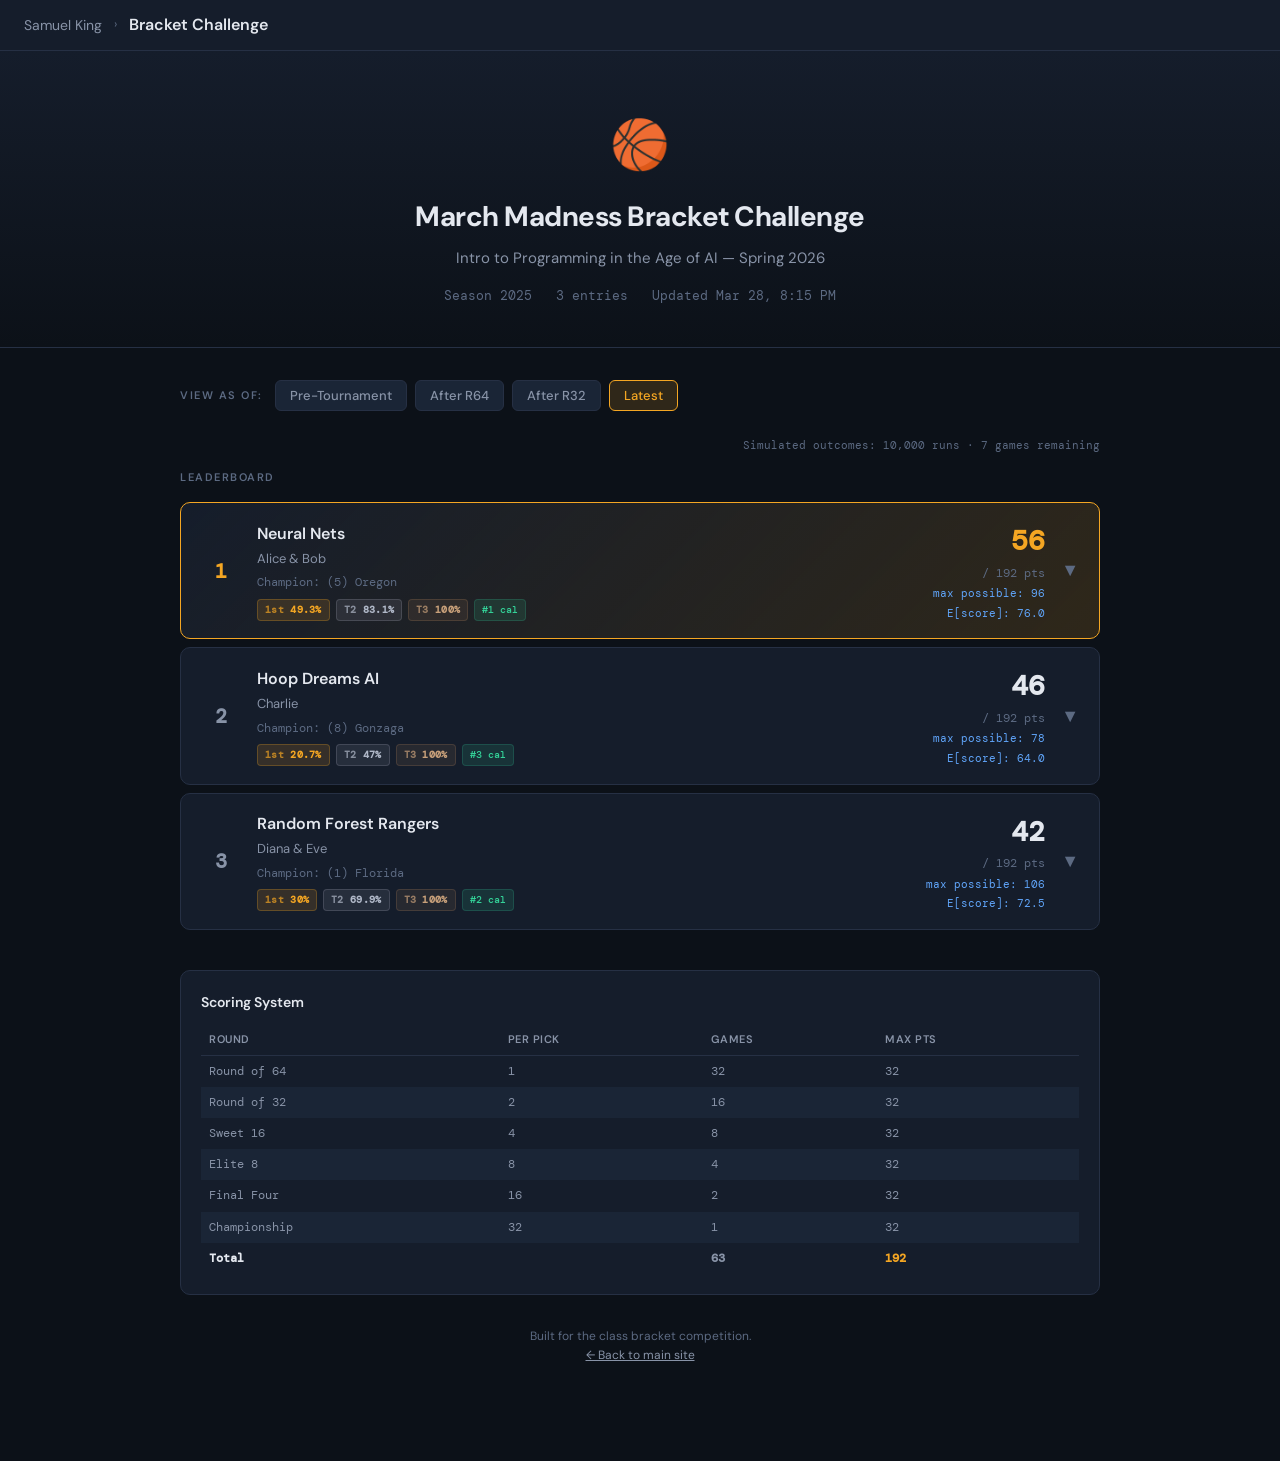
==== bracket-challenge/index.html @ de55a64d "Add calibration rank and tooltip descriptions to dashboard data and index" ====
<!DOCTYPE html>
<html lang="en">
<head>
<meta charset="UTF-8">
<meta name="viewport" content="width=device-width, initial-scale=1, shrink-to-fit=no">
<title>March Madness Bracket Challenge — Samuel King</title>
<link href="https://fonts.googleapis.com/css2?family=DM+Sans:wght@400;500;600;700&family=DM+Mono:wght@400;500&display=swap" rel="stylesheet">
<style>
:root {
  --bg: #0c1118;
  --surface: #151d2b;
  --surface-raised: #1a2536;
  --surface-hover: #1f2d42;
  --border: #263044;
  --border-light: #2d3a50;
  --text: #e4e8ef;
  --text-muted: #8893a7;
  --text-dim: #5c6a82;
  --accent: #f4a623;
  --accent-glow: rgba(244, 166, 35, 0.15);
  --green: #34d399;
  --green-dim: rgba(52, 211, 153, 0.12);
  --red: #f87171;
  --red-dim: rgba(248, 113, 113, 0.12);
  --blue: #60a5fa;
  --blue-dim: rgba(96, 165, 250, 0.12);
  --round-1: #60a5fa;
  --round-2: #818cf8;
  --round-3: #a78bfa;
  --round-4: #c084fc;
  --round-5: #e879f9;
  --round-6: #f4a623;
  --font: 'DM Sans', -apple-system, sans-serif;
  --mono: 'DM Mono', 'SF Mono', monospace;
}

* { margin: 0; padding: 0; box-sizing: border-box; }

body {
  background: var(--bg);
  color: var(--text);
  font-family: var(--font);
  line-height: 1.6;
  min-height: 100vh;
}

/* ---- Top bar ---- */
.topbar {
  background: var(--surface);
  border-bottom: 1px solid var(--border);
  padding: 12px 24px;
  display: flex;
  align-items: center;
  gap: 12px;
  position: sticky;
  top: 0;
  z-index: 100;
}
.topbar a {
  color: var(--text-muted);
  text-decoration: none;
  font-size: 14px;
  transition: color 0.15s;
}
.topbar a:hover { color: var(--text); }
.topbar .sep { color: var(--text-dim); font-size: 12px; }
.topbar .current { color: var(--text); font-weight: 600; }

/* ---- Hero ---- */
.hero {
  text-align: center;
  padding: 56px 24px 40px;
  background: linear-gradient(180deg, var(--surface) 0%, var(--bg) 100%);
  border-bottom: 1px solid var(--border);
}
.hero-emoji { font-size: 48px; margin-bottom: 12px; }
.hero h1 {
  font-size: 28px;
  font-weight: 700;
  letter-spacing: -0.5px;
  margin-bottom: 6px;
}
.hero .subtitle {
  color: var(--text-muted);
  font-size: 15px;
}
.hero .meta {
  margin-top: 16px;
  display: flex;
  justify-content: center;
  gap: 24px;
  font-size: 13px;
  color: var(--text-dim);
  font-family: var(--mono);
}
.hero .meta span { display: flex; align-items: center; gap: 6px; }

/* ---- Container ---- */
.container {
  max-width: 960px;
  margin: 0 auto;
  padding: 32px 20px 64px;
}

/* ---- Snapshot selector ---- */
.snapshot-selector {
  display: flex;
  align-items: center;
  gap: 8px;
  margin-bottom: 20px;
  flex-wrap: wrap;
}
.snapshot-label {
  font-size: 11px;
  font-weight: 600;
  text-transform: uppercase;
  letter-spacing: 1.5px;
  color: var(--text-dim);
  margin-right: 4px;
}
.snapshot-btn {
  background: var(--surface-raised);
  border: 1px solid var(--border);
  border-radius: 6px;
  padding: 6px 14px;
  font-size: 13px;
  font-weight: 500;
  color: var(--text-muted);
  cursor: pointer;
  transition: all 0.15s;
  font-family: var(--font);
}
.snapshot-btn:hover { background: var(--surface-hover); color: var(--text); }
.snapshot-btn.active {
  background: var(--accent-glow);
  border-color: var(--accent);
  color: var(--accent);
}
.snapshot-btn.loading {
  opacity: 0.5;
  pointer-events: none;
}

/* ---- Leaderboard ---- */
.section-label {
  font-size: 11px;
  font-weight: 600;
  text-transform: uppercase;
  letter-spacing: 1.5px;
  color: var(--text-dim);
  margin-bottom: 16px;
}

.leaderboard { display: flex; flex-direction: column; gap: 8px; }

.lb-entry {
  background: var(--surface);
  border: 1px solid var(--border);
  border-radius: 10px;
  padding: 16px 20px;
  display: grid;
  grid-template-columns: 40px 1fr auto;
  align-items: center;
  gap: 16px;
  cursor: pointer;
  transition: all 0.15s ease;
}
.lb-entry:hover {
  background: var(--surface-hover);
  border-color: var(--border-light);
}
.lb-entry.first {
  border-color: var(--accent);
  background: linear-gradient(135deg, var(--surface) 0%, var(--accent-glow) 100%);
}
.lb-entry.first:hover {
  background: linear-gradient(135deg, var(--surface-hover) 0%, var(--accent-glow) 100%);
}

.lb-rank {
  font-family: var(--mono);
  font-size: 20px;
  font-weight: 700;
  text-align: center;
  color: var(--text-muted);
}
.lb-entry.first .lb-rank { color: var(--accent); }

.lb-info h3 {
  font-size: 16px;
  font-weight: 600;
  margin-bottom: 2px;
}
.lb-info .students {
  font-size: 13px;
  color: var(--text-muted);
}
.lb-info .champion-pick {
  font-size: 12px;
  color: var(--text-dim);
  font-family: var(--mono);
  margin-top: 4px;
}

.lb-score-area {
  text-align: right;
  display: flex;
  align-items: center;
  gap: 16px;
}

.lb-score {
  font-family: var(--mono);
  font-size: 28px;
  font-weight: 700;
}
.lb-entry.first .lb-score { color: var(--accent); }

.lb-max {
  font-family: var(--mono);
  font-size: 12px;
  color: var(--text-dim);
}

.lb-ceiling {
  font-family: var(--mono);
  font-size: 11px;
  color: var(--blue);
  margin-top: 2px;
}

/* Monte Carlo probability badges */
.lb-mc {
  display: flex;
  gap: 6px;
  margin-top: 6px;
  flex-wrap: wrap;
  align-items: center;
}
.mc-pill {
  font-family: var(--mono);
  font-size: 10px;
  font-weight: 600;
  padding: 2px 7px;
  border-radius: 4px;
  white-space: nowrap;
  letter-spacing: 0.3px;
  position: relative;
  cursor: default;
}
.mc-pill.mc-1st {
  background: rgba(244, 166, 35, 0.14);
  color: var(--accent);
  border: 1px solid rgba(244, 166, 35, 0.25);
}
.mc-pill.mc-top2 {
  background: rgba(192, 192, 210, 0.10);
  color: #b0b8c8;
  border: 1px solid rgba(192, 192, 210, 0.18);
}
.mc-pill.mc-top3 {
  background: rgba(205, 150, 100, 0.10);
  color: #c8a07a;
  border: 1px solid rgba(205, 150, 100, 0.18);
}
.mc-pill .mc-label {
  opacity: 0.7;
}
.mc-pill .mc-tooltip {
  display: none;
  position: absolute;
  bottom: calc(100% + 8px);
  left: 50%;
  transform: translateX(-50%);
  background: var(--surface-raised);
  border: 1px solid var(--border-light);
  border-radius: 8px;
  padding: 10px 14px;
  width: 260px;
  font-family: var(--font);
  font-size: 12px;
  font-weight: 400;
  line-height: 1.5;
  color: var(--text-muted);
  letter-spacing: 0;
  box-shadow: 0 8px 24px rgba(0,0,0,0.35);
  z-index: 50;
  pointer-events: none;
}
.mc-pill .mc-tooltip::after {
  content: '';
  position: absolute;
  top: 100%;
  left: 50%;
  transform: translateX(-50%);
  border: 6px solid transparent;
  border-top-color: var(--border-light);
}
.mc-pill:hover .mc-tooltip { display: block; }

/* Calibration rank badge */
.mc-cal {
  font-family: var(--mono);
  font-size: 10px;
  font-weight: 500;
  color: var(--green);
  background: var(--green-dim);
  padding: 2px 7px;
  border-radius: 4px;
  border: 1px solid rgba(52, 211, 153, 0.18);
  white-space: nowrap;
  position: relative;
  cursor: default;
}
.mc-cal .mc-tooltip {
  display: none;
  position: absolute;
  bottom: calc(100% + 8px);
  left: 50%;
  transform: translateX(-50%);
  background: var(--surface-raised);
  border: 1px solid var(--border-light);
  border-radius: 8px;
  padding: 10px 14px;
  width: 260px;
  font-family: var(--font);
  font-size: 12px;
  font-weight: 400;
  line-height: 1.5;
  color: var(--text-muted);
  letter-spacing: 0;
  box-shadow: 0 8px 24px rgba(0,0,0,0.35);
  z-index: 50;
  pointer-events: none;
}
.mc-cal .mc-tooltip::after {
  content: '';
  position: absolute;
  top: 100%;
  left: 50%;
  transform: translateX(-50%);
  border: 6px solid transparent;
  border-top-color: var(--border-light);
}
.mc-cal:hover .mc-tooltip { display: block; }

/* MC metadata bar */
.mc-meta-bar {
  font-family: var(--mono);
  font-size: 11px;
  color: var(--text-dim);
  text-align: right;
  margin-bottom: 8px;
  padding: 6px 0;
}

.lb-expand {
  color: var(--text-dim);
  font-size: 18px;
  transition: transform 0.2s;
}
.lb-entry.expanded .lb-expand { transform: rotate(180deg); }

/* ---- Expanded bracket detail ---- */
.bracket-detail {
  display: none;
  background: var(--surface);
  border: 1px solid var(--border);
  border-top: none;
  border-radius: 0 0 10px 10px;
  margin-top: -9px;
  padding: 20px;
  animation: slideDown 0.2s ease;
}
.bracket-detail.visible { display: block; }

@keyframes slideDown {
  from { opacity: 0; transform: translateY(-8px); }
  to { opacity: 1; transform: translateY(0); }
}

/* Score breakdown grid */
.score-grid {
  display: grid;
  grid-template-columns: repeat(6, 1fr);
  gap: 8px;
  margin-bottom: 24px;
}
.score-cell {
  background: var(--surface-raised);
  border: 1px solid var(--border);
  border-radius: 8px;
  padding: 12px 8px;
  text-align: center;
}
.score-cell .round-label {
  font-size: 11px;
  font-weight: 600;
  color: var(--text-dim);
  text-transform: uppercase;
  letter-spacing: 0.5px;
  margin-bottom: 6px;
}
.score-cell .correct {
  font-family: var(--mono);
  font-size: 18px;
  font-weight: 700;
}
.score-cell .of-total {
  font-family: var(--mono);
  font-size: 11px;
  color: var(--text-dim);
}
.score-cell .pts {
  font-family: var(--mono);
  font-size: 12px;
  color: var(--text-muted);
  margin-top: 4px;
}
.score-cell.future {
  opacity: 0.6;
  border-style: dashed;
}
.score-cell .alive-count {
  font-family: var(--mono);
  font-size: 10px;
  color: var(--green);
  margin-top: 4px;
  padding: 2px 6px;
  background: var(--green-dim);
  border-radius: 4px;
  display: inline-block;
}
.score-cell .alive-count.pending {
  color: var(--text-dim);
  background: transparent;
}

/* Region tabs */
.region-tabs {
  display: flex;
  gap: 4px;
  margin-bottom: 16px;
  flex-wrap: wrap;
}
.region-tab {
  background: var(--surface-raised);
  border: 1px solid var(--border);
  border-radius: 6px;
  padding: 8px 16px;
  font-size: 13px;
  font-weight: 500;
  color: var(--text-muted);
  cursor: pointer;
  transition: all 0.15s;
  font-family: var(--font);
}
.region-tab:hover { background: var(--surface-hover); color: var(--text); }
.region-tab.active {
  background: var(--accent-glow);
  border-color: var(--accent);
  color: var(--accent);
}

/* Bracket round columns */
.bracket-region { display: none; }
.bracket-region.visible { display: block; }

.bracket-rounds {
  display: flex;
  flex-direction: column;
  gap: 2px;
}

.bracket-round-header {
  font-size: 12px;
  font-weight: 600;
  text-transform: uppercase;
  letter-spacing: 1px;
  color: var(--text-dim);
  padding: 12px 0 6px;
  border-bottom: 1px solid var(--border);
  margin-bottom: 4px;
}

.bracket-game {
  display: grid;
  grid-template-columns: 1fr auto 1fr;
  align-items: center;
  padding: 6px 12px;
  border-radius: 6px;
  font-size: 13px;
  gap: 12px;
}
.bracket-game:nth-child(even) { background: var(--surface-raised); }

.game-team {
  display: flex;
  align-items: center;
  gap: 6px;
}
.game-team.away { justify-content: flex-end; text-align: right; }

.game-seed {
  font-family: var(--mono);
  font-size: 11px;
  color: var(--text-dim);
  min-width: 20px;
}
.game-team.away .game-seed { order: 1; }

.game-team-name {
  font-weight: 500;
  white-space: nowrap;
  overflow: hidden;
  text-overflow: ellipsis;
}

/* Pick result states */
.game-team-name.pick-correct { color: var(--green); font-weight: 600; }
.game-team-name.pick-incorrect { color: var(--red); font-weight: 600; text-decoration: line-through; text-decoration-color: rgba(248,113,113,0.4); }
.game-team-name.pick-pending { color: var(--text); font-weight: 600; }
.game-team-name.pick-eliminated { color: var(--text-dim); font-weight: 500; text-decoration: line-through; text-decoration-color: rgba(92,106,130,0.5); }
.game-team-name.pick-loser { color: var(--text-dim); font-weight: 400; }

/* Game row background tints */
.bracket-game.game-correct { background: var(--green-dim); }
.bracket-game.game-incorrect { background: var(--red-dim); }
.bracket-game.game-eliminated { opacity: 0.55; }

/* Result badges */
.result-badge {
  display: inline-block;
  font-size: 10px;
  font-weight: 700;
  width: 18px;
  height: 18px;
  line-height: 18px;
  text-align: center;
  border-radius: 50%;
  margin-top: 2px;
}
.result-badge.correct { background: var(--green-dim); color: var(--green); }
.result-badge.incorrect { background: var(--red-dim); color: var(--red); }
.result-badge.pending { background: var(--blue-dim); color: var(--blue); }
.result-badge.eliminated { background: transparent; color: var(--text-dim); }

.game-vs {
  font-size: 11px;
  color: var(--text-dim);
  font-family: var(--mono);
}
.game-prob {
  font-family: var(--mono);
  font-size: 11px;
  color: var(--text-muted);
  text-align: center;
}

/* ---- Scoring legend ---- */
.scoring-legend {
  margin-top: 40px;
  background: var(--surface);
  border: 1px solid var(--border);
  border-radius: 10px;
  padding: 20px;
}
.scoring-legend h3 {
  font-size: 14px;
  font-weight: 600;
  margin-bottom: 12px;
}
.scoring-legend table {
  width: 100%;
  font-size: 13px;
  border-collapse: collapse;
}
.scoring-legend th {
  text-align: left;
  font-weight: 600;
  color: var(--text-muted);
  padding: 6px 8px;
  border-bottom: 1px solid var(--border);
  font-size: 11px;
  text-transform: uppercase;
  letter-spacing: 0.5px;
}
.scoring-legend td {
  padding: 6px 8px;
  color: var(--text-muted);
  font-family: var(--mono);
  font-size: 12px;
}
.scoring-legend tr:nth-child(even) td { background: var(--surface-raised); }

/* ---- Footer ---- */
.dash-footer {
  text-align: center;
  padding: 32px 24px;
  color: var(--text-dim);
  font-size: 12px;
}
.dash-footer a { color: var(--text-muted); }

/* ---- Loading state ---- */
.loading {
  text-align: center;
  padding: 80px 24px;
  color: var(--text-dim);
  font-size: 15px;
}
.loading .spinner {
  width: 24px;
  height: 24px;
  border: 2px solid var(--border);
  border-top-color: var(--accent);
  border-radius: 50%;
  animation: spin 0.8s linear infinite;
  margin: 0 auto 16px;
}
@keyframes spin { to { transform: rotate(360deg); } }

.error-msg {
  text-align: center;
  padding: 60px 24px;
  color: var(--red);
  font-size: 14px;
}

/* ---- Responsive ---- */
@media (max-width: 640px) {
  .lb-entry { grid-template-columns: 32px 1fr auto; padding: 12px 14px; gap: 10px; }
  .lb-score { font-size: 22px; }
  .lb-rank { font-size: 16px; }
  .score-grid { grid-template-columns: repeat(3, 1fr); }
  .bracket-game { grid-template-columns: 1fr auto 1fr; font-size: 12px; gap: 6px; }
  .hero h1 { font-size: 22px; }
  .hero .meta { flex-direction: column; gap: 8px; }
  .snapshot-selector { justify-content: center; }
}
</style>
</head>
<body>

<div class="topbar">
  <a href="https://samuel-king.org">Samuel King</a>
  <span class="sep">›</span>
  <span class="current">Bracket Challenge</span>
</div>

<div class="hero">
  <div class="hero-emoji">🏀</div>
  <h1>March Madness Bracket Challenge</h1>
  <div class="subtitle">Intro to Programming in the Age of AI — Spring 2026</div>
  <div class="meta" id="hero-meta">
    <span>Loading...</span>
  </div>
</div>

<div class="container">
  <div id="snapshot-bar"></div>
  <div id="app">
    <div class="loading">
      <div class="spinner"></div>
      Loading bracket data...
    </div>
  </div>

  <div class="scoring-legend">
    <h3>Scoring System</h3>
    <table>
      <thead>
        <tr><th>Round</th><th>Per Pick</th><th>Games</th><th>Max Pts</th></tr>
      </thead>
      <tbody>
        <tr><td>Round of 64</td><td>1</td><td>32</td><td>32</td></tr>
        <tr><td>Round of 32</td><td>2</td><td>16</td><td>32</td></tr>
        <tr><td>Sweet 16</td><td>4</td><td>8</td><td>32</td></tr>
        <tr><td>Elite 8</td><td>8</td><td>4</td><td>32</td></tr>
        <tr><td>Final Four</td><td>16</td><td>2</td><td>32</td></tr>
        <tr><td>Championship</td><td>32</td><td>1</td><td>32</td></tr>
        <tr style="font-weight:700"><td style="color:var(--text)">Total</td><td></td><td>63</td><td style="color:var(--accent)">192</td></tr>
      </tbody>
    </table>
  </div>

  <div class="dash-footer">
    Built for the class bracket competition.
    <br>
    <a href="https://samuel-king.org">← Back to main site</a>
  </div>
</div>

<script>
// ============================================================
// Dashboard logic
// ============================================================
const ROUND_COLORS = ['var(--round-1)','var(--round-2)','var(--round-3)','var(--round-4)','var(--round-5)','var(--round-6)'];
const ROUND_NAMES = ['Round of 64','Round of 32','Sweet 16','Elite 8','Final Four','Championship'];
const ROUND_SHORT = ['R64','R32','S16','E8','F4','NCG'];

// Snapshot file mapping: key -> filename
// "latest" always points to dashboard_data.json (the current/live state)
// Round snapshots are saved as dashboard_data_<key>.json
const SNAPSHOT_FILES = {
  'start':  'dashboard_data_start.json',
  'r64':    'dashboard_data_r64.json',
  'r32':    'dashboard_data_r32.json',
  's16':    'dashboard_data_s16.json',
  'e8':     'dashboard_data_e8.json',
  'f4':     'dashboard_data_f4.json',
  'final':  'dashboard_data_final.json',
  'latest': 'dashboard_data.json',
};

const SNAPSHOT_LABELS = {
  'start':  'Pre-Tournament',
  'r64':    'After R64',
  'r32':    'After R32',
  's16':    'After S16',
  'e8':     'After E8',
  'f4':     'After F4',
  'final':  'Final',
  'latest': 'Latest',
};

let DATA = null;
let expandedIdx = null;
let currentSnapshot = 'latest';
let availableSnapshots = []; // populated after probing

async function init() {
  // Probe which snapshot files exist
  await probeSnapshots();
  renderSnapshotBar();
  await loadSnapshot('latest');
}

async function probeSnapshots() {
  // Try to fetch each snapshot file with a HEAD request to see which exist
  // Always include 'latest'
  availableSnapshots = [];
  const keys = ['start', 'r64', 'r32', 's16', 'e8', 'f4', 'final', 'latest'];

  const probes = keys.map(async (key) => {
    try {
      const resp = await fetch(SNAPSHOT_FILES[key], { method: 'HEAD', cache: 'no-store' });
      if (resp.ok) availableSnapshots.push(key);
    } catch (e) {
      // not available
    }
  });
  await Promise.all(probes);

  // Ensure ordering matches the keys array
  availableSnapshots = keys.filter(k => availableSnapshots.includes(k));
}

function renderSnapshotBar() {
  const bar = document.getElementById('snapshot-bar');
  if (availableSnapshots.length <= 1) {
    // Only "latest" exists — no point showing a selector
    bar.innerHTML = '';
    return;
  }

  let html = '<div class="snapshot-selector"><span class="snapshot-label">View as of:</span>';
  for (const key of availableSnapshots) {
    const isActive = key === currentSnapshot;
    html += `<button class="snapshot-btn ${isActive ? 'active' : ''}" onclick="switchSnapshot('${key}')">${SNAPSHOT_LABELS[key]}</button>`;
  }
  html += '</div>';
  bar.innerHTML = html;
}

async function switchSnapshot(key) {
  if (key === currentSnapshot) return;

  // Mark buttons as loading
  document.querySelectorAll('.snapshot-btn').forEach(btn => btn.classList.add('loading'));

  await loadSnapshot(key);

  // Update active state
  currentSnapshot = key;
  renderSnapshotBar();
}

async function loadSnapshot(key) {
  const file = SNAPSHOT_FILES[key] || 'dashboard_data.json';
  try {
    const resp = await fetch(file + '?v=' + Date.now());
    if (!resp.ok) throw new Error(`Could not load ${file}`);
    DATA = await resp.json();
    currentSnapshot = key;
    expandedIdx = null;
    render();
  } catch (e) {
    document.getElementById('app').innerHTML =
      `<div class="error-msg">Could not load bracket data.<br><small>${e.message}</small></div>`;
  }
}

function render() {
  // Update hero meta
  const meta = document.getElementById('hero-meta');
  const updated = DATA.last_updated ? new Date(DATA.last_updated) : null;
  const updatedStr = updated
    ? updated.toLocaleDateString('en-US', { month: 'short', day: 'numeric', hour: 'numeric', minute: '2-digit' })
    : '—';

  meta.innerHTML = `
    <span>Season ${DATA.season}</span>
    <span>${DATA.entries.length} entries</span>
    <span>Updated ${updatedStr}</span>
  `;

  // Sort entries by score descending, then by max_possible descending as tiebreak
  const entries = [...DATA.entries].sort((a, b) => {
    if (b.score.total_score !== a.score.total_score) return b.score.total_score - a.score.total_score;
    return b.score.max_possible - a.score.max_possible;
  });

  let html = '';

  // Show MC simulation metadata bar if available
  const mcMeta = DATA.mc_meta;
  if (mcMeta && !mcMeta.tournament_complete && mcMeta.games_remaining > 0) {
    html += `<div class="mc-meta-bar">Simulated outcomes: ${mcMeta.n_simulations.toLocaleString()} runs · ${mcMeta.games_remaining} games remaining</div>`;
  }

  html += `<div class="section-label">Leaderboard</div><div class="leaderboard">`;

  entries.forEach((entry, i) => {
    const rank = i + 1;
    const isFirst = rank === 1;
    const score = entry.score;
    const champion = entry.bracket.champion ? entry.bracket.champion.display : '—';
    const mc = entry.mc;

    // Build MC probability pills if data exists
    let mcHtml = '';
    if (mc) {
      const fmt = (p) => (p * 100).toFixed(1).replace(/\.0$/, '') + '%';
      const nSims = DATA.mc_meta ? DATA.mc_meta.n_simulations.toLocaleString() : '?';
      const gamesRem = DATA.mc_meta ? DATA.mc_meta.games_remaining : '?';
      mcHtml = `<div class="lb-mc">`;
      mcHtml += `<span class="mc-pill mc-1st"><span class="mc-label">1st</span> ${fmt(mc.p_first)}<span class="mc-tooltip">Probability of finishing in 1st place, estimated from ${nSims} Monte Carlo simulations of the remaining ${gamesRem} tournament games.</span></span>`;
      mcHtml += `<span class="mc-pill mc-top2"><span class="mc-label">T2</span> ${fmt(mc.p_top2)}<span class="mc-tooltip">Probability of finishing in the top 2. Each simulation plays out the remaining games using the model's predicted win probabilities, then ranks all brackets by final score.</span></span>`;
      mcHtml += `<span class="mc-pill mc-top3"><span class="mc-label">T3</span> ${fmt(mc.p_top3)}<span class="mc-tooltip">Probability of finishing in the top 3. When brackets are tied on points, the tiebreaker is calibration rank (based on Round of 64 Brier score).</span></span>`;
      if (mc.calibration_rank) {
        mcHtml += `<span class="mc-cal">#${mc.calibration_rank} cal<span class="mc-tooltip">Calibration rank: #${mc.calibration_rank} of ${mc.calibration_of}. Measures how well this model's predicted win probabilities matched actual Round of 64 outcomes (via Brier score). Used as the tiebreaker when brackets have equal points.</span></span>`;
      }
      mcHtml += `</div>`;
    }

    html += `
      <div class="lb-entry ${isFirst ? 'first' : ''}" onclick="toggleBracket(${i})" id="entry-${i}">
        <div class="lb-rank">${rank}</div>
        <div class="lb-info">
          <h3>${esc(entry.team_name)}</h3>
          <div class="students">${esc(entry.student_names)}</div>
          <div class="champion-pick">Champion: ${esc(champion)}</div>
          ${mcHtml}
        </div>
        <div class="lb-score-area">
          <div>
            <div class="lb-score">${score.total_score}</div>
            <div class="lb-max">/ ${score.max_total} pts</div>${score.in_progress && score.max_possible !== score.max_total ? `
            <div class="lb-ceiling">max possible: ${score.max_possible}</div>` : ''}${mc ? `
            <div class="lb-ceiling">E[score]: ${mc.expected_score.toFixed(1)}</div>` : ''}
          </div>
          <div class="lb-expand">▼</div>
        </div>
      </div>
      <div class="bracket-detail" id="detail-${i}"></div>
    `;
  });

  html += `</div>`;
  document.getElementById('app').innerHTML = html;
}

function toggleBracket(idx) {
  const entries = [...DATA.entries].sort((a, b) => {
    if (b.score.total_score !== a.score.total_score) return b.score.total_score - a.score.total_score;
    return b.score.max_possible - a.score.max_possible;
  });
  const detailEl = document.getElementById(`detail-${idx}`);
  const entryEl = document.getElementById(`entry-${idx}`);

  // Close previously open
  if (expandedIdx !== null && expandedIdx !== idx) {
    document.getElementById(`detail-${expandedIdx}`).classList.remove('visible');
    document.getElementById(`entry-${expandedIdx}`).classList.remove('expanded');
  }

  if (detailEl.classList.contains('visible')) {
    detailEl.classList.remove('visible');
    entryEl.classList.remove('expanded');
    expandedIdx = null;
    return;
  }

  // Build detail content
  const entry = entries[idx];
  detailEl.innerHTML = buildBracketDetail(entry);
  detailEl.classList.add('visible');
  entryEl.classList.add('expanded');
  expandedIdx = idx;
}

function buildBracketDetail(entry) {
  const score = entry.score;
  const bracket = entry.bracket;

  // Score breakdown cells
  let scoreGridHtml = '';
  ROUND_NAMES.forEach((rn, ri) => {
    const rd = score.round_breakdown[rn];
    if (!rd) return;
    const isFuture = score.in_progress && rd.round > score.rounds_completed;
    const hasAlive = isFuture && rd.still_alive !== undefined;
    const aliveHtml = hasAlive
      ? `<div class="alive-count">${rd.still_alive} alive</div>`
      : isFuture ? `<div class="alive-count pending">upcoming</div>` : '';
    scoreGridHtml += `
      <div class="score-cell ${isFuture ? 'future' : ''}">
        <div class="round-label" style="color:${ROUND_COLORS[ri]}">${ROUND_SHORT[ri]}</div>
        <div class="correct">${rd.correct}<span style="color:var(--text-dim);font-size:13px">/${rd.total_games}</span></div>
        <div class="pts">${rd.points_earned} pts</div>
        ${aliveHtml}
      </div>`;
  });

  // Region tabs + bracket views
  const regionKeys = Object.keys(bracket.regions).sort();
  const regionNames = bracket.region_names || {};

  let tabsHtml = '';
  let regionsHtml = '';

  // Use a unique ID based on index to avoid collisions
  const detailId = 'detail-content-' + Math.random().toString(36).slice(2, 8);

  regionKeys.forEach((rk, ri) => {
    const displayName = regionNames[rk] || rk;
    const isActive = ri === 0;
    tabsHtml += `<div class="region-tab ${isActive ? 'active' : ''}" onclick="switchRegion(this, '${detailId}', '${rk}')">${displayName}</div>`;
    regionsHtml += buildRegionView(bracket, rk, isActive);
  });

  // Add Final Four / Championship tab
  tabsHtml += `<div class="region-tab" onclick="switchRegion(this, '${detailId}', 'ff')">Final Four</div>`;
  regionsHtml += buildFinalFourView(bracket);

  return `
    <div class="score-grid">${scoreGridHtml}</div>
    <div class="region-tabs">${tabsHtml}</div>
    <div id="${detailId}">${regionsHtml}</div>
  `;
}

function buildRegionView(bracket, regionKey, visible) {
  const region = bracket.regions[regionKey];
  const regionName = (bracket.region_names || {})[regionKey] || regionKey;
  let html = `<div class="bracket-region ${visible ? 'visible' : ''}" data-region="${regionKey}">`;

  region.rounds.forEach((roundGames, ri) => {
    html += `<div class="bracket-round-header" style="color:${ROUND_COLORS[ri]}">${ROUND_NAMES[ri]}</div>`;
    html += `<div class="bracket-rounds">`;
    roundGames.forEach(game => {
      html += buildGameRow(game);
    });
    html += `</div>`;
  });

  // Region winner
  const winner = region.winner;
  html += `<div style="padding:12px 0;text-align:center;font-weight:600;color:var(--accent);font-size:14px">
    ★ ${esc(regionName)} Champion: ${esc(winner.display)}
  </div>`;

  html += `</div>`;
  return html;
}

function buildFinalFourView(bracket) {
  let html = `<div class="bracket-region" data-region="ff">`;

  // Final Four
  html += `<div class="bracket-round-header" style="color:${ROUND_COLORS[4]}">Final Four</div>`;
  html += `<div class="bracket-rounds">`;
  bracket.final_four.forEach(game => { html += buildGameRow(game); });
  html += `</div>`;

  // Championship
  html += `<div class="bracket-round-header" style="color:${ROUND_COLORS[5]}">Championship</div>`;
  html += `<div class="bracket-rounds">`;
  html += buildGameRow(bracket.championship);
  html += `</div>`;

  // Champion
  html += `<div style="padding:16px 0;text-align:center;font-size:18px;font-weight:700;color:var(--accent)">
    🏆 ${esc(bracket.champion.display)}
  </div>`;

  html += `</div>`;
  return html;
}

function buildGameRow(game) {
  const homeName = game.home_team;
  const awayName = game.away_team;
  const homeIsWinner = game.winner_id === game.home_team_id;
  const prob = game.winner_prob ? (game.winner_prob * 100).toFixed(0) + '%' : '';
  const result = game.result || 'pending';

  // Result badge
  const badges = {
    'correct': '<span class="result-badge correct">✓</span>',
    'incorrect': '<span class="result-badge incorrect">✗</span>',
    'pending': '<span class="result-badge pending">—</span>',
    'eliminated': '<span class="result-badge eliminated">✗</span>',
  };
  const badge = badges[result] || '';

  // Winner team name styling based on result
  const winnerClass = {
    'correct': 'pick-correct',
    'incorrect': 'pick-incorrect',
    'pending': 'pick-pending',
    'eliminated': 'pick-eliminated',
  }[result] || '';

  return `
    <div class="bracket-game game-${result}">
      <div class="game-team">
        <span class="game-team-name ${homeIsWinner ? winnerClass : 'pick-loser'}">${esc(homeName)}</span>
      </div>
      <div class="game-vs">
        <div class="game-prob">${prob}</div>
        ${badge}
      </div>
      <div class="game-team away">
        <span class="game-team-name ${!homeIsWinner ? winnerClass : 'pick-loser'}">${esc(awayName)}</span>
      </div>
    </div>`;
}

function switchRegion(tabEl, containerId, regionKey) {
  // Update tabs
  const tabContainer = tabEl.parentElement;
  tabContainer.querySelectorAll('.region-tab').forEach(t => t.classList.remove('active'));
  tabEl.classList.add('active');

  // Update regions
  const regionContainer = document.getElementById(containerId);
  regionContainer.querySelectorAll('.bracket-region').forEach(r => {
    r.classList.toggle('visible', r.dataset.region === regionKey);
  });
}

function esc(str) {
  const d = document.createElement('div');
  d.textContent = str || '';
  return d.innerHTML;
}

document.addEventListener('DOMContentLoaded', init);
</script>
</body>
</html>
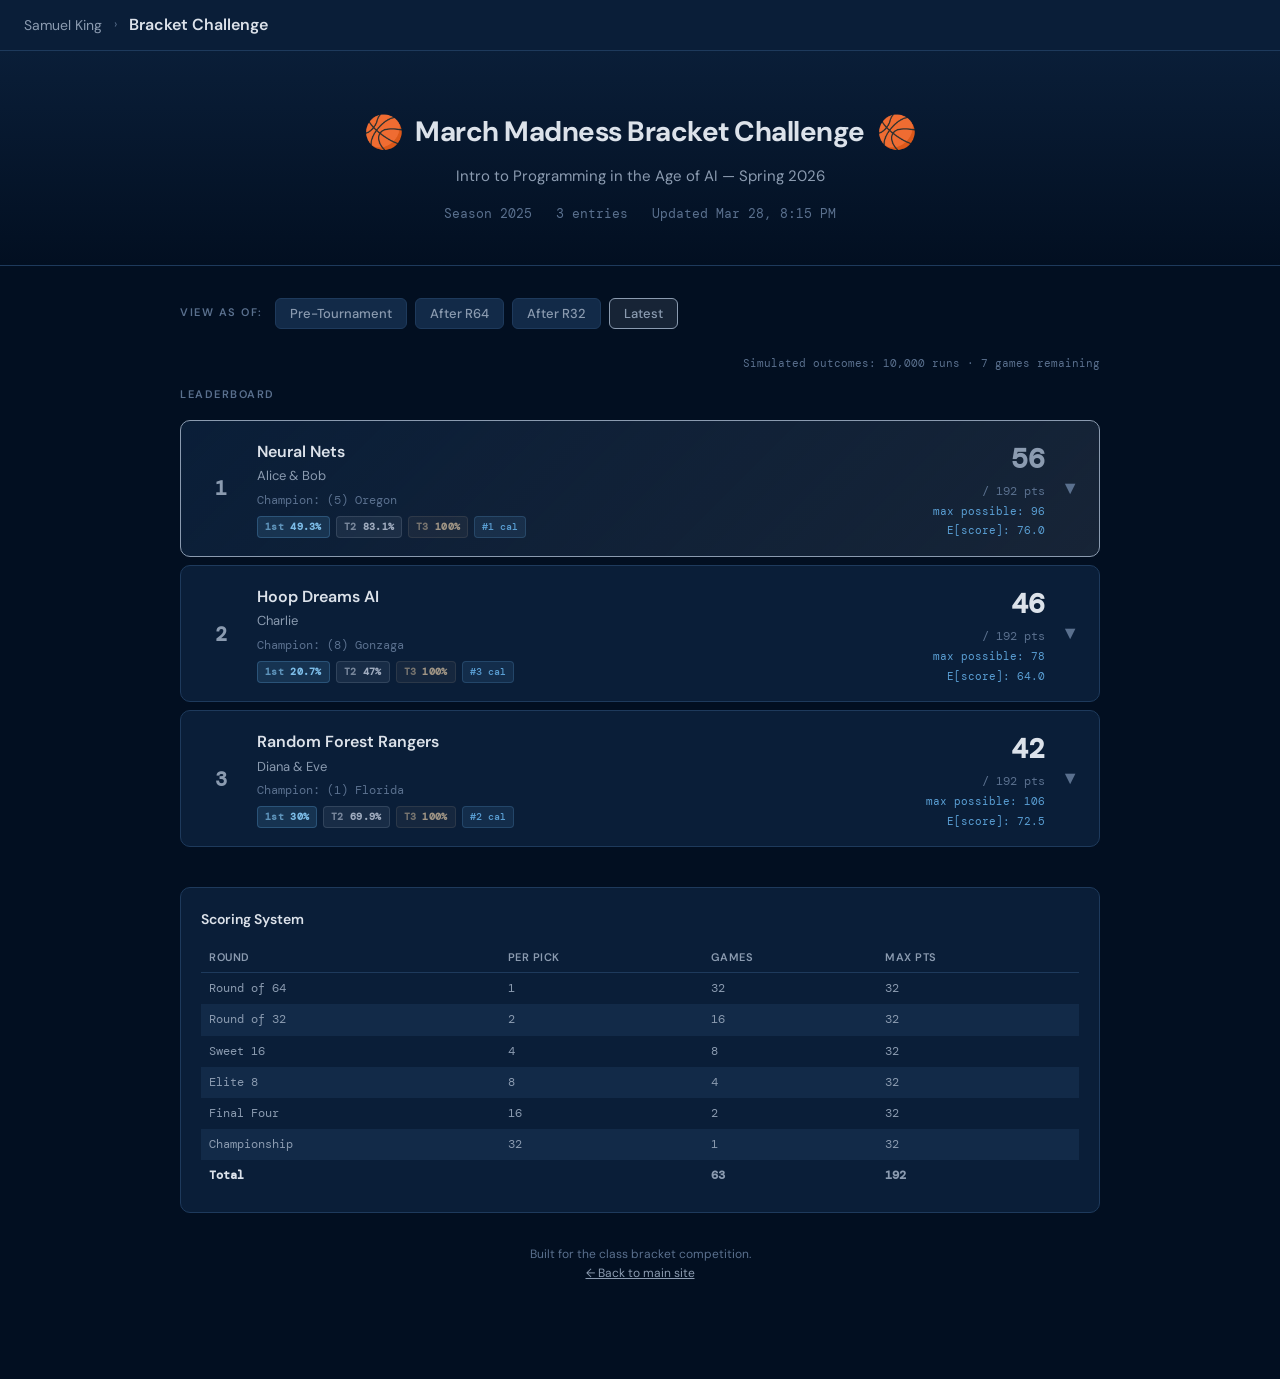
==== commit 88aeb9f0: "Update color scheme to Georgetown colors" ====
--- a/bracket-challenge/index.html
+++ b/bracket-challenge/index.html
@@ -7,29 +7,29 @@
 <link href="https://fonts.googleapis.com/css2?family=DM+Sans:wght@400;500;600;700&family=DM+Mono:wght@400;500&display=swap" rel="stylesheet">
 <style>
 :root {
-  --bg: #0c1118;
-  --surface: #151d2b;
-  --surface-raised: #1a2536;
-  --surface-hover: #1f2d42;
-  --border: #263044;
-  --border-light: #2d3a50;
-  --text: #e4e8ef;
-  --text-muted: #8893a7;
-  --text-dim: #5c6a82;
-  --accent: #f4a623;
-  --accent-glow: rgba(244, 166, 35, 0.15);
-  --green: #34d399;
-  --green-dim: rgba(52, 211, 153, 0.12);
-  --red: #f87171;
-  --red-dim: rgba(248, 113, 113, 0.12);
-  --blue: #60a5fa;
-  --blue-dim: rgba(96, 165, 250, 0.12);
-  --round-1: #60a5fa;
-  --round-2: #818cf8;
-  --round-3: #a78bfa;
-  --round-4: #c084fc;
-  --round-5: #e879f9;
-  --round-6: #f4a623;
+  --bg: #020f21;
+  --surface: #0a1e38;
+  --surface-raised: #122a48;
+  --surface-hover: #183454;
+  --border: #1e3a5c;
+  --border-light: #274a6e;
+  --text: #dce2ea;
+  --text-muted: #8b9bb0;
+  --text-dim: #5a708e;
+  --accent: #8b9bb0;
+  --accent-glow: rgba(139, 155, 176, 0.15);
+  --green: #5a9fd4;
+  --green-dim: rgba(90, 159, 212, 0.12);
+  --red: #e07070;
+  --red-dim: rgba(224, 112, 112, 0.12);
+  --blue: #5a9fd4;
+  --blue-dim: rgba(90, 159, 212, 0.12);
+  --round-1: #5a9fd4;
+  --round-2: #7b8fc8;
+  --round-3: #9b82bc;
+  --round-4: #b07aaf;
+  --round-5: #c874a2;
+  --round-6: #8b9bb0;
   --font: 'DM Sans', -apple-system, sans-serif;
   --mono: 'DM Mono', 'SF Mono', monospace;
 }
@@ -73,12 +73,16 @@
   background: linear-gradient(180deg, var(--surface) 0%, var(--bg) 100%);
   border-bottom: 1px solid var(--border);
 }
-.hero-emoji { font-size: 48px; margin-bottom: 12px; }
+.hero-emoji { font-size: 32px; vertical-align: middle; }
 .hero h1 {
   font-size: 28px;
   font-weight: 700;
   letter-spacing: -0.5px;
   margin-bottom: 6px;
+  display: flex;
+  align-items: center;
+  justify-content: center;
+  gap: 12px;
 }
 .hero .subtitle {
   color: var(--text-muted);
@@ -249,19 +253,19 @@
   cursor: default;
 }
 .mc-pill.mc-1st {
-  background: rgba(244, 166, 35, 0.14);
-  color: var(--accent);
-  border: 1px solid rgba(244, 166, 35, 0.25);
+  background: rgba(90, 159, 212, 0.16);
+  color: #7dbde8;
+  border: 1px solid rgba(90, 159, 212, 0.30);
 }
 .mc-pill.mc-top2 {
-  background: rgba(192, 192, 210, 0.10);
-  color: #b0b8c8;
-  border: 1px solid rgba(192, 192, 210, 0.18);
+  background: rgba(160, 172, 192, 0.10);
+  color: #a0acbf;
+  border: 1px solid rgba(160, 172, 192, 0.18);
 }
 .mc-pill.mc-top3 {
-  background: rgba(205, 150, 100, 0.10);
-  color: #c8a07a;
-  border: 1px solid rgba(205, 150, 100, 0.18);
+  background: rgba(140, 130, 120, 0.10);
+  color: #a09585;
+  border: 1px solid rgba(140, 130, 120, 0.18);
 }
 .mc-pill .mc-label {
   opacity: 0.7;
@@ -277,6 +281,8 @@
   border-radius: 8px;
   padding: 10px 14px;
   width: 260px;
+  white-space: normal;
+  word-wrap: break-word;
   font-family: var(--font);
   font-size: 12px;
   font-weight: 400;
@@ -307,7 +313,7 @@
   background: var(--green-dim);
   padding: 2px 7px;
   border-radius: 4px;
-  border: 1px solid rgba(52, 211, 153, 0.18);
+  border: 1px solid rgba(90, 159, 212, 0.22);
   white-space: nowrap;
   position: relative;
   cursor: default;
@@ -323,6 +329,8 @@
   border-radius: 8px;
   padding: 10px 14px;
   width: 260px;
+  white-space: normal;
+  word-wrap: break-word;
   font-family: var(--font);
   font-size: 12px;
   font-weight: 400;
@@ -649,8 +657,7 @@
 </div>
 
 <div class="hero">
-  <div class="hero-emoji">🏀</div>
-  <h1>March Madness Bracket Challenge</h1>
+  <h1><span class="hero-emoji">🏀</span> March Madness Bracket Challenge <span class="hero-emoji">🏀</span></h1>
   <div class="subtitle">Intro to Programming in the Age of AI — Spring 2026</div>
   <div class="meta" id="hero-meta">
     <span>Loading...</span>
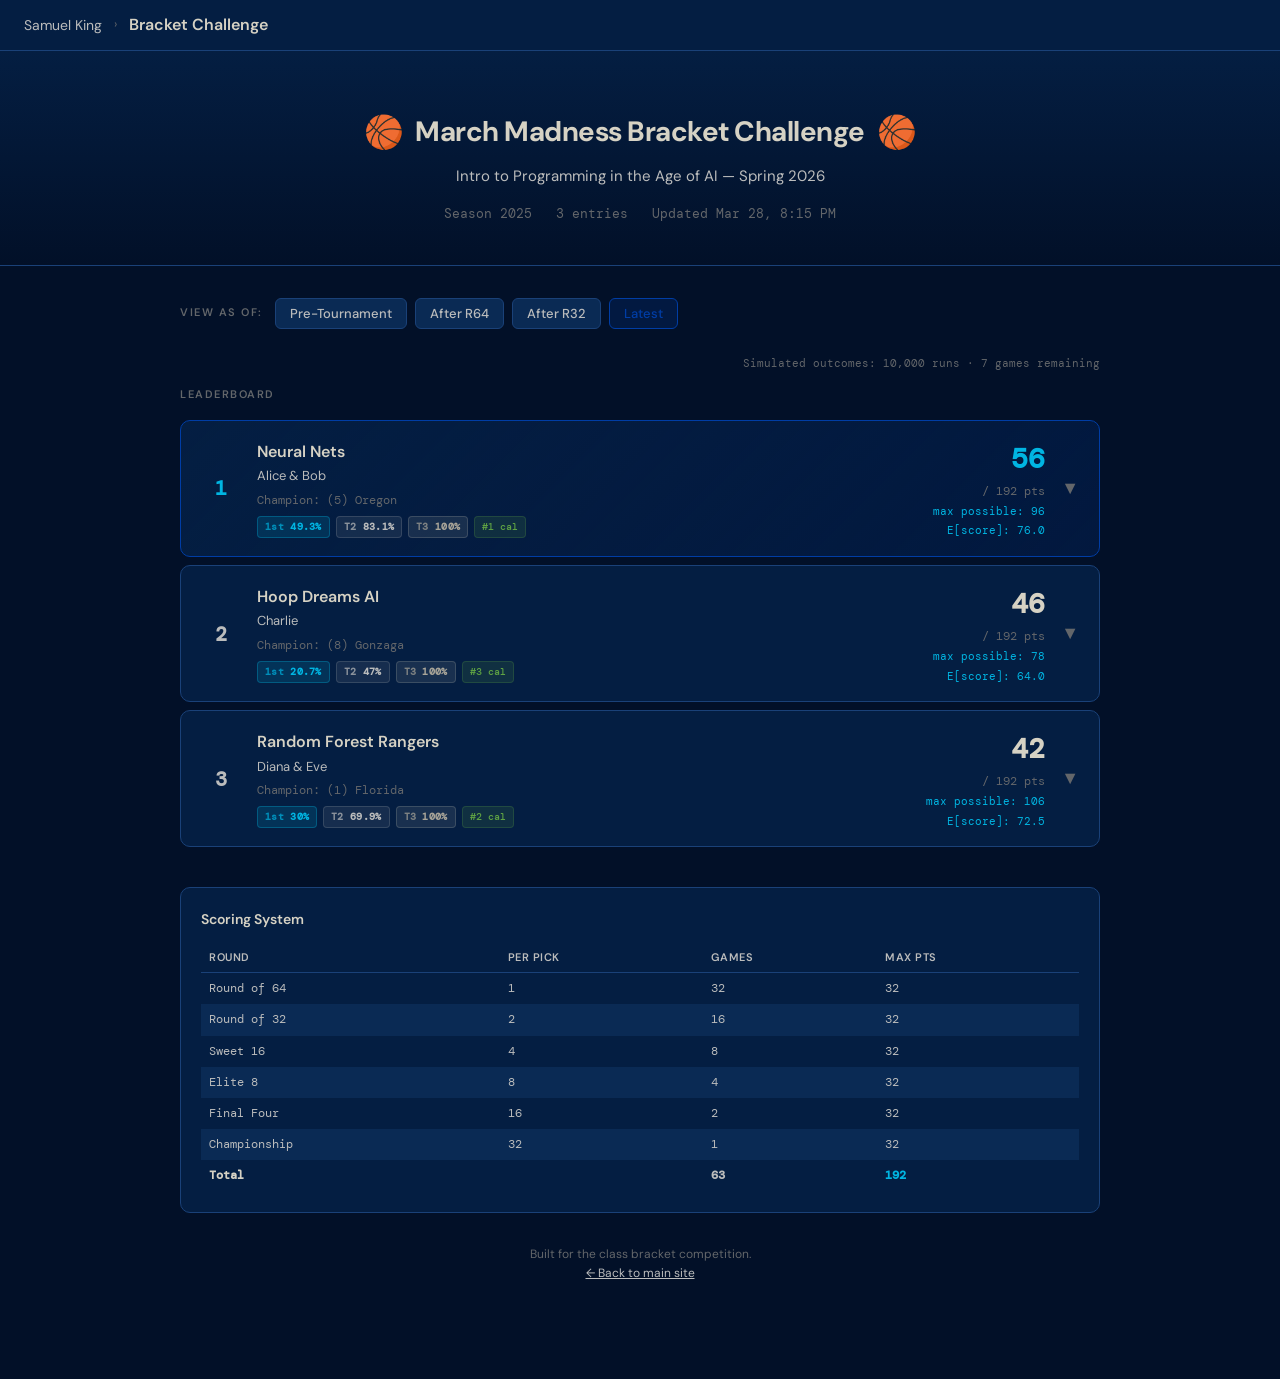
==== commit c3ac73cf: "Another iteration with official GU colors" ====
--- a/bracket-challenge/index.html
+++ b/bracket-challenge/index.html
@@ -7,29 +7,32 @@
 <link href="https://fonts.googleapis.com/css2?family=DM+Sans:wght@400;500;600;700&family=DM+Mono:wght@400;500&display=swap" rel="stylesheet">
 <style>
 :root {
-  --bg: #020f21;
-  --surface: #0a1e38;
-  --surface-raised: #122a48;
-  --surface-hover: #183454;
-  --border: #1e3a5c;
-  --border-light: #274a6e;
-  --text: #dce2ea;
-  --text-muted: #8b9bb0;
-  --text-dim: #5a708e;
-  --accent: #8b9bb0;
-  --accent-glow: rgba(139, 155, 176, 0.15);
-  --green: #5a9fd4;
-  --green-dim: rgba(90, 159, 212, 0.12);
-  --red: #e07070;
-  --red-dim: rgba(224, 112, 112, 0.12);
-  --blue: #5a9fd4;
-  --blue-dim: rgba(90, 159, 212, 0.12);
-  --round-1: #5a9fd4;
-  --round-2: #7b8fc8;
-  --round-3: #9b82bc;
-  --round-4: #b07aaf;
-  --round-5: #c874a2;
-  --round-6: #8b9bb0;
+  /* Georgetown official: Blue #041E42, Gray #63666A */
+  /* Secondary: 280 #012169, 293 #003DA5, CG4 #BBBCBC, Putty #D6D2C4 */
+  /* Tertiary: Sky #00B5E2, Red #862633, Green #5FA343 */
+  --bg: #021028;
+  --surface: #041E42;
+  --surface-raised: #0a2a54;
+  --surface-hover: #0f3362;
+  --border: #1a4178;
+  --border-light: #234d88;
+  --text: #D6D2C4;
+  --text-muted: #BBBCBC;
+  --text-dim: #63666A;
+  --accent: #003DA5;
+  --accent-glow: rgba(0, 61, 165, 0.20);
+  --green: #5FA343;
+  --green-dim: rgba(95, 163, 67, 0.14);
+  --red: #D50032;
+  --red-dim: rgba(213, 0, 50, 0.14);
+  --blue: #00B5E2;
+  --blue-dim: rgba(0, 181, 226, 0.14);
+  --round-1: #00B5E2;
+  --round-2: #3D90D0;
+  --round-3: #003DA5;
+  --round-4: #012169;
+  --round-5: #862633;
+  --round-6: #F8E08E;
   --font: 'DM Sans', -apple-system, sans-serif;
   --mono: 'DM Mono', 'SF Mono', monospace;
 }
@@ -174,11 +177,11 @@
   border-color: var(--border-light);
 }
 .lb-entry.first {
-  border-color: var(--accent);
-  background: linear-gradient(135deg, var(--surface) 0%, var(--accent-glow) 100%);
+  border-color: #003DA5;
+  background: linear-gradient(135deg, var(--surface) 0%, rgba(0, 61, 165, 0.18) 100%);
 }
 .lb-entry.first:hover {
-  background: linear-gradient(135deg, var(--surface-hover) 0%, var(--accent-glow) 100%);
+  background: linear-gradient(135deg, var(--surface-hover) 0%, rgba(0, 61, 165, 0.18) 100%);
 }
 
 .lb-rank {
@@ -188,7 +191,7 @@
   text-align: center;
   color: var(--text-muted);
 }
-.lb-entry.first .lb-rank { color: var(--accent); }
+.lb-entry.first .lb-rank { color: #00B5E2; }
 
 .lb-info h3 {
   font-size: 16px;
@@ -218,7 +221,7 @@
   font-size: 28px;
   font-weight: 700;
 }
-.lb-entry.first .lb-score { color: var(--accent); }
+.lb-entry.first .lb-score { color: #00B5E2; }
 
 .lb-max {
   font-family: var(--mono);
@@ -253,19 +256,19 @@
   cursor: default;
 }
 .mc-pill.mc-1st {
-  background: rgba(90, 159, 212, 0.16);
-  color: #7dbde8;
-  border: 1px solid rgba(90, 159, 212, 0.30);
+  background: rgba(0, 181, 226, 0.14);
+  color: #00B5E2;
+  border: 1px solid rgba(0, 181, 226, 0.30);
 }
 .mc-pill.mc-top2 {
-  background: rgba(160, 172, 192, 0.10);
-  color: #a0acbf;
-  border: 1px solid rgba(160, 172, 192, 0.18);
+  background: rgba(187, 188, 188, 0.10);
+  color: #BBBCBC;
+  border: 1px solid rgba(187, 188, 188, 0.18);
 }
 .mc-pill.mc-top3 {
-  background: rgba(140, 130, 120, 0.10);
-  color: #a09585;
-  border: 1px solid rgba(140, 130, 120, 0.18);
+  background: rgba(214, 210, 196, 0.10);
+  color: #a8a498;
+  border: 1px solid rgba(214, 210, 196, 0.18);
 }
 .mc-pill .mc-label {
   opacity: 0.7;
@@ -313,7 +316,7 @@
   background: var(--green-dim);
   padding: 2px 7px;
   border-radius: 4px;
-  border: 1px solid rgba(90, 159, 212, 0.22);
+  border: 1px solid rgba(95, 163, 67, 0.22);
   white-space: nowrap;
   position: relative;
   cursor: default;
@@ -686,7 +689,7 @@
         <tr><td>Elite 8</td><td>8</td><td>4</td><td>32</td></tr>
         <tr><td>Final Four</td><td>16</td><td>2</td><td>32</td></tr>
         <tr><td>Championship</td><td>32</td><td>1</td><td>32</td></tr>
-        <tr style="font-weight:700"><td style="color:var(--text)">Total</td><td></td><td>63</td><td style="color:var(--accent)">192</td></tr>
+        <tr style="font-weight:700"><td style="color:var(--text)">Total</td><td></td><td>63</td><td style="color:#00B5E2">192</td></tr>
       </tbody>
     </table>
   </div>
@@ -984,7 +987,7 @@
 
   // Region winner
   const winner = region.winner;
-  html += `<div style="padding:12px 0;text-align:center;font-weight:600;color:var(--accent);font-size:14px">
+  html += `<div style="padding:12px 0;text-align:center;font-weight:600;color:#00B5E2;font-size:14px">
     ★ ${esc(regionName)} Champion: ${esc(winner.display)}
   </div>`;
 
@@ -1008,7 +1011,7 @@
   html += `</div>`;
 
   // Champion
-  html += `<div style="padding:16px 0;text-align:center;font-size:18px;font-weight:700;color:var(--accent)">
+  html += `<div style="padding:16px 0;text-align:center;font-size:18px;font-weight:700;color:#F8E08E">
     🏆 ${esc(bracket.champion.display)}
   </div>`;
 
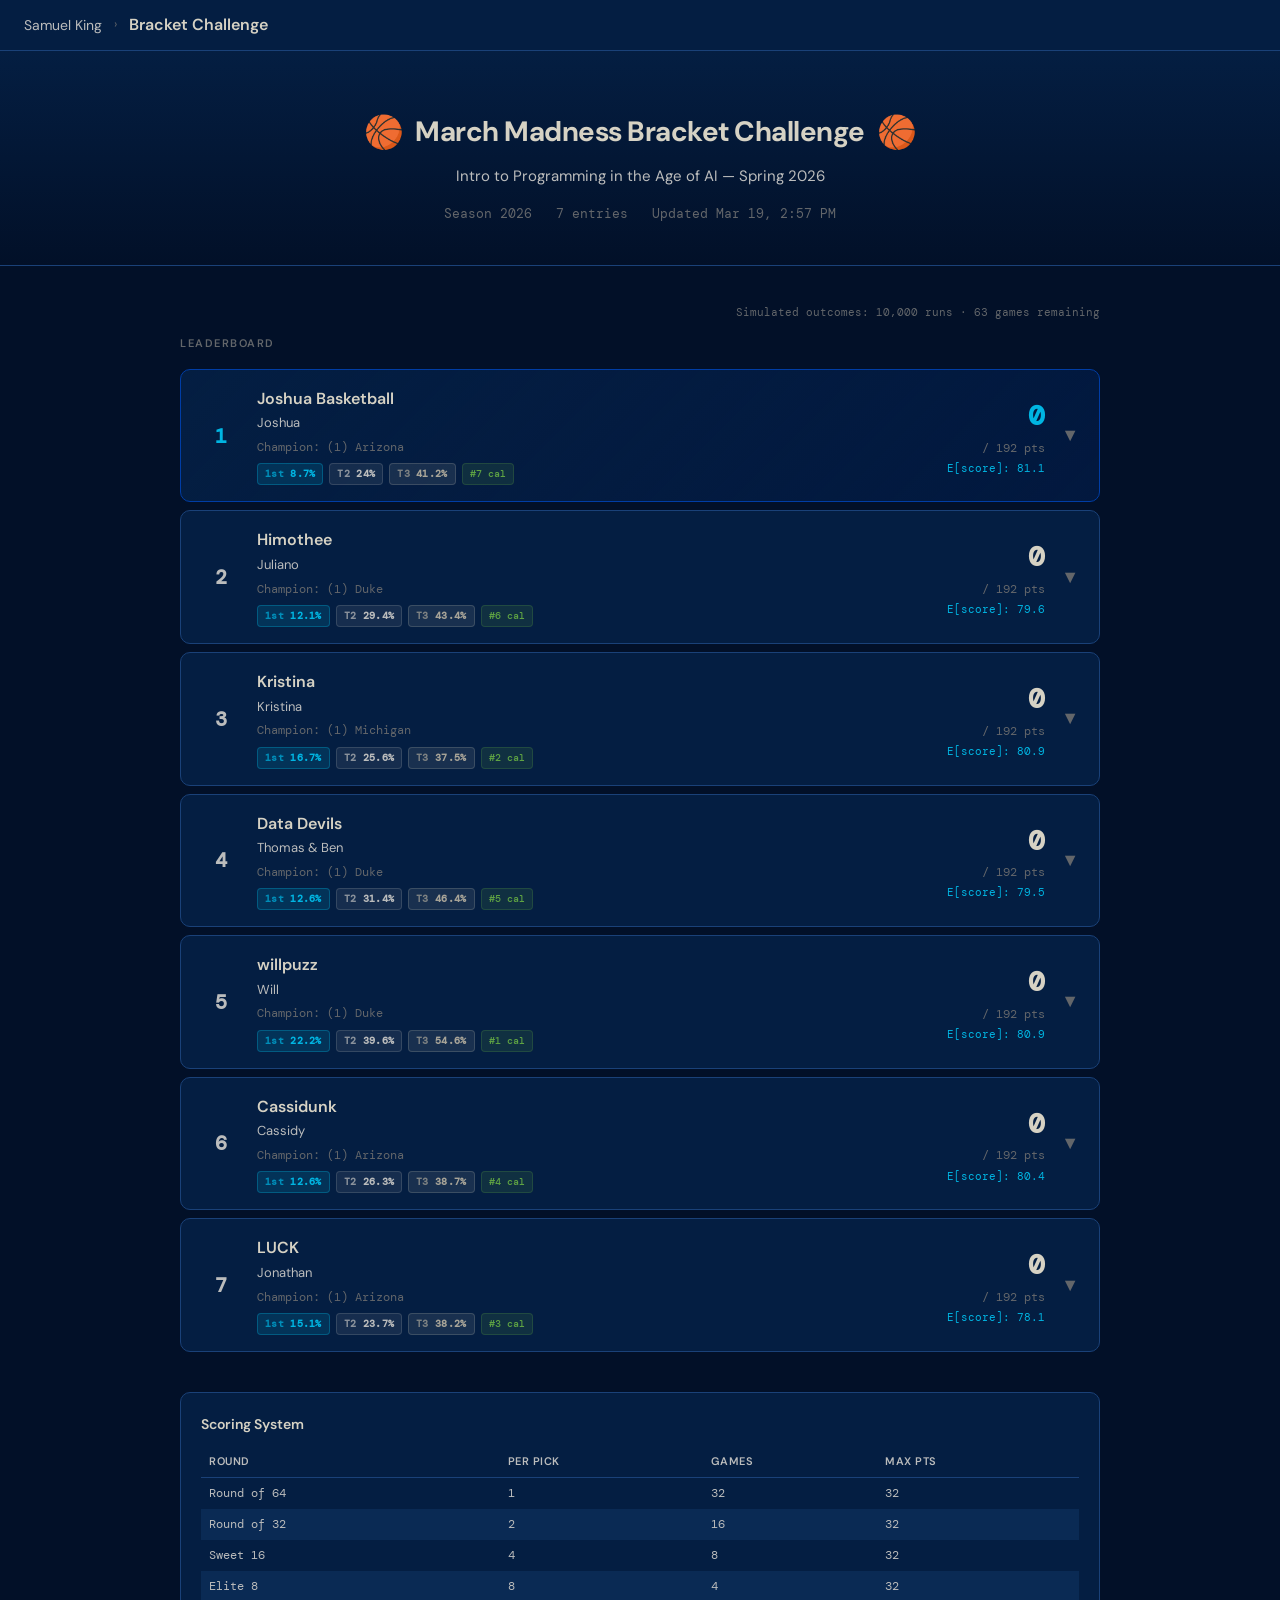
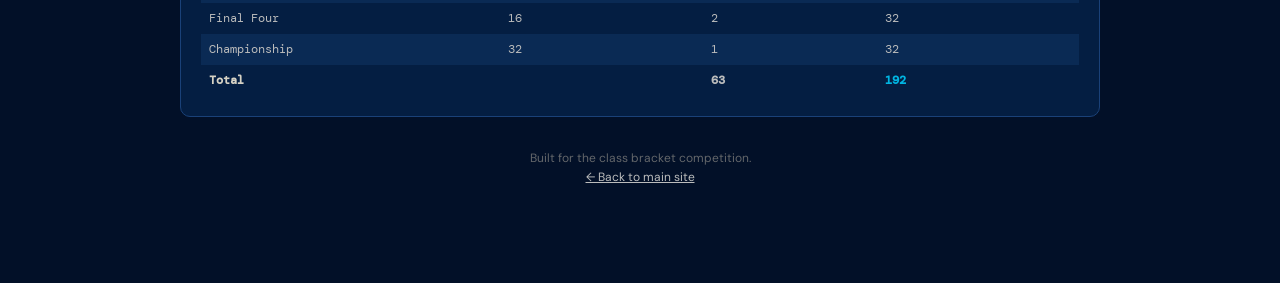
==== commit 7958e487: "Update round colors to a uniform shade and adjust active tab styling for legibility" ====
--- a/bracket-challenge/index.html
+++ b/bracket-challenge/index.html
@@ -27,12 +27,12 @@
   --red-dim: rgba(213, 0, 50, 0.14);
   --blue: #00B5E2;
   --blue-dim: rgba(0, 181, 226, 0.14);
-  --round-1: #00B5E2;
-  --round-2: #3D90D0;
-  --round-3: #003DA5;
-  --round-4: #012169;
-  --round-5: #862633;
-  --round-6: #F8E08E;
+  --round-1: #D6D2C4;
+  --round-2: #D6D2C4;
+  --round-3: #D6D2C4;
+  --round-4: #D6D2C4;
+  --round-5: #D6D2C4;
+  --round-6: #D6D2C4;
   --font: 'DM Sans', -apple-system, sans-serif;
   --mono: 'DM Mono', 'SF Mono', monospace;
 }
@@ -468,9 +468,9 @@
 }
 .region-tab:hover { background: var(--surface-hover); color: var(--text); }
 .region-tab.active {
-  background: var(--accent-glow);
-  border-color: var(--accent);
-  color: var(--accent);
+  background: rgba(248, 224, 142, 0.15);
+  border-color: #F8E08E;
+  color: #F8E08E;
 }
 
 /* Bracket round columns */
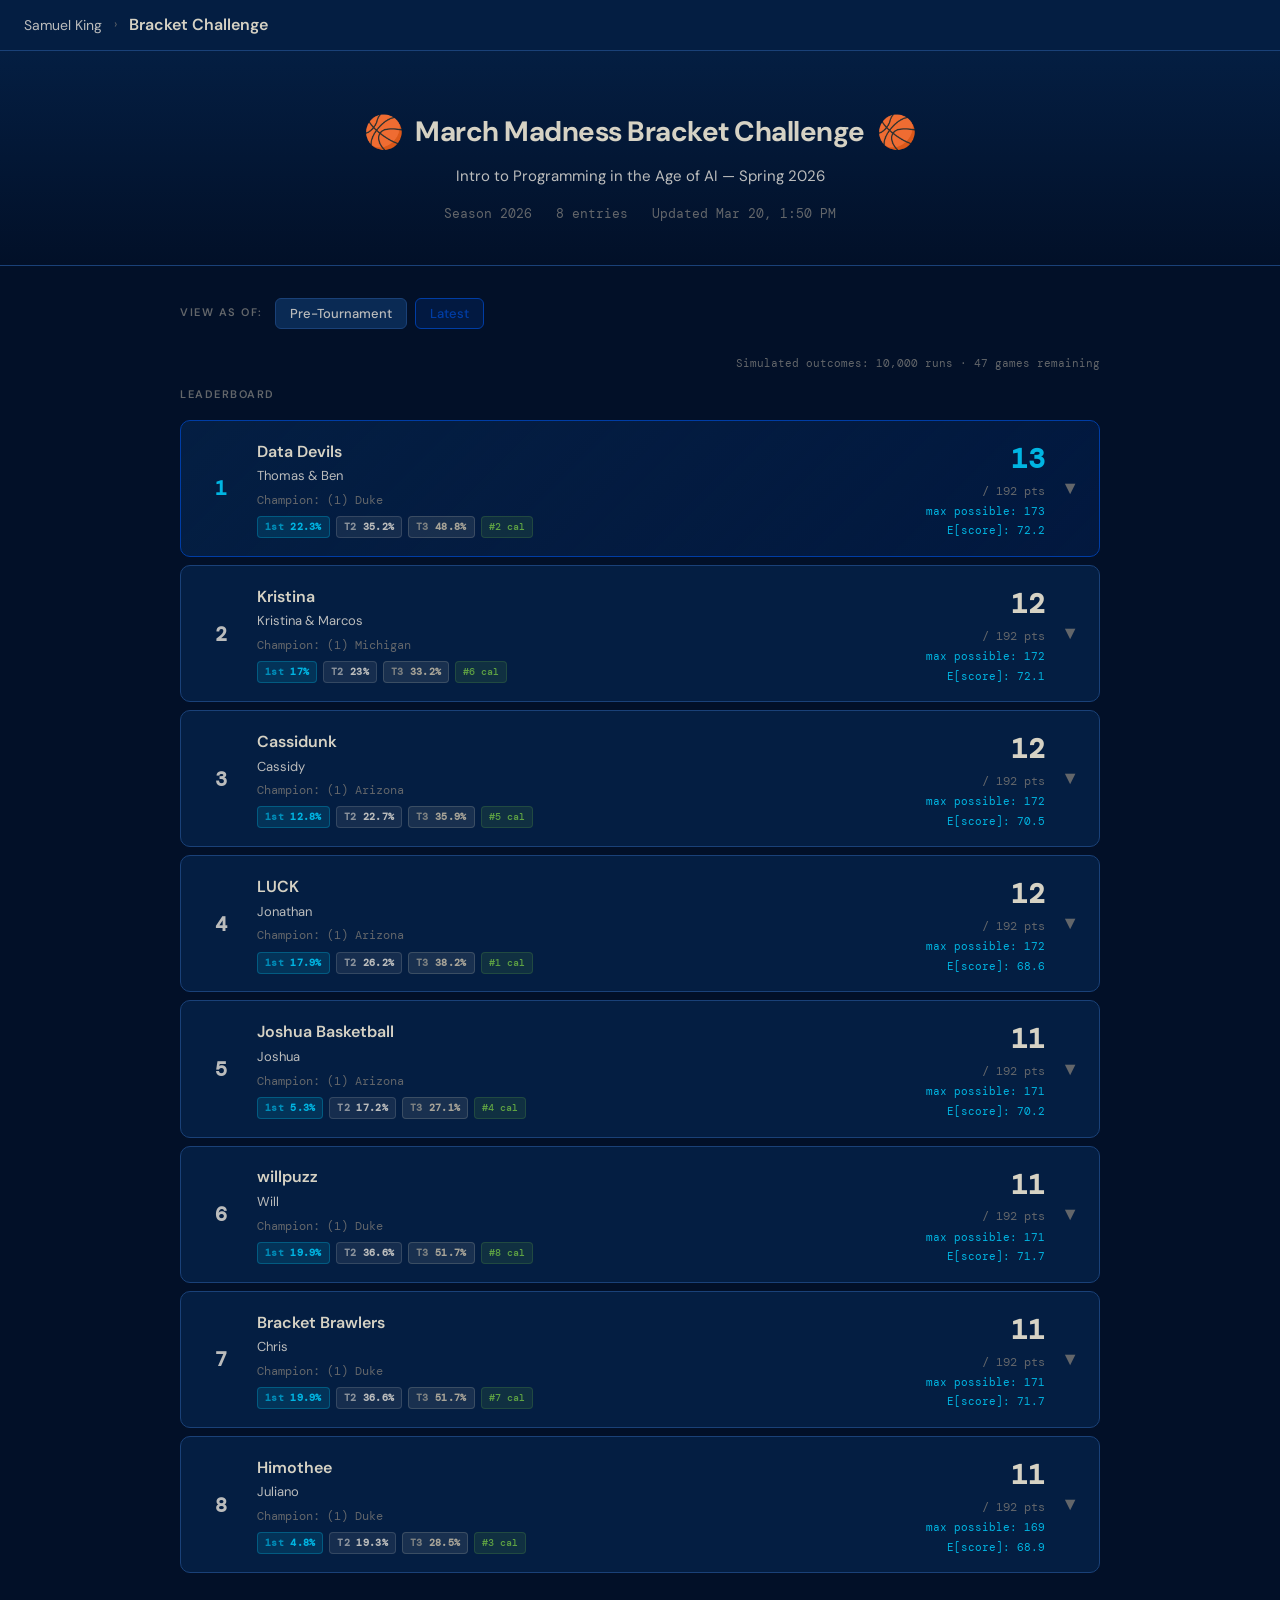
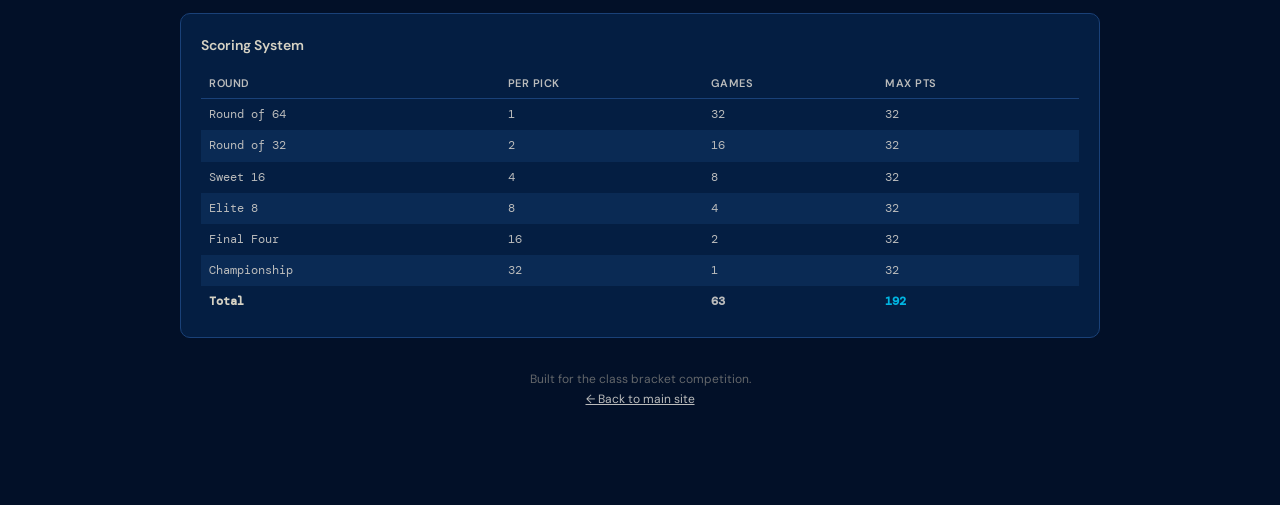
==== commit 962d6904: "Update pending round colors for improved visual distinction and enhance active tab styling" ====
--- a/bracket-challenge/index.html
+++ b/bracket-challenge/index.html
@@ -27,12 +27,12 @@
   --red-dim: rgba(213, 0, 50, 0.14);
   --blue: #00B5E2;
   --blue-dim: rgba(0, 181, 226, 0.14);
-  --round-1: #D6D2C4;
-  --round-2: #D6D2C4;
-  --round-3: #D6D2C4;
-  --round-4: #D6D2C4;
-  --round-5: #D6D2C4;
-  --round-6: #D6D2C4;
+  --round-1: #00B5E2;
+  --round-2: #3D90D0;
+  --round-3: #003DA5;
+  --round-4: #012169;
+  --round-5: #862633;
+  --round-6: #F8E08E;
   --font: 'DM Sans', -apple-system, sans-serif;
   --mono: 'DM Mono', 'SF Mono', monospace;
 }
@@ -468,9 +468,9 @@
 }
 .region-tab:hover { background: var(--surface-hover); color: var(--text); }
 .region-tab.active {
-  background: rgba(248, 224, 142, 0.15);
-  border-color: #F8E08E;
-  color: #F8E08E;
+  background: var(--accent-glow);
+  border-color: var(--accent);
+  color: var(--accent);
 }
 
 /* Bracket round columns */
@@ -535,6 +535,7 @@
 .game-team-name.pick-loser { color: var(--text-dim); font-weight: 400; }
 
 /* Game row background tints */
+.bracket-game.game-pending { background: var(--blue-dim); }
 .bracket-game.game-correct { background: var(--green-dim); }
 .bracket-game.game-incorrect { background: var(--red-dim); }
 .bracket-game.game-eliminated { opacity: 0.55; }
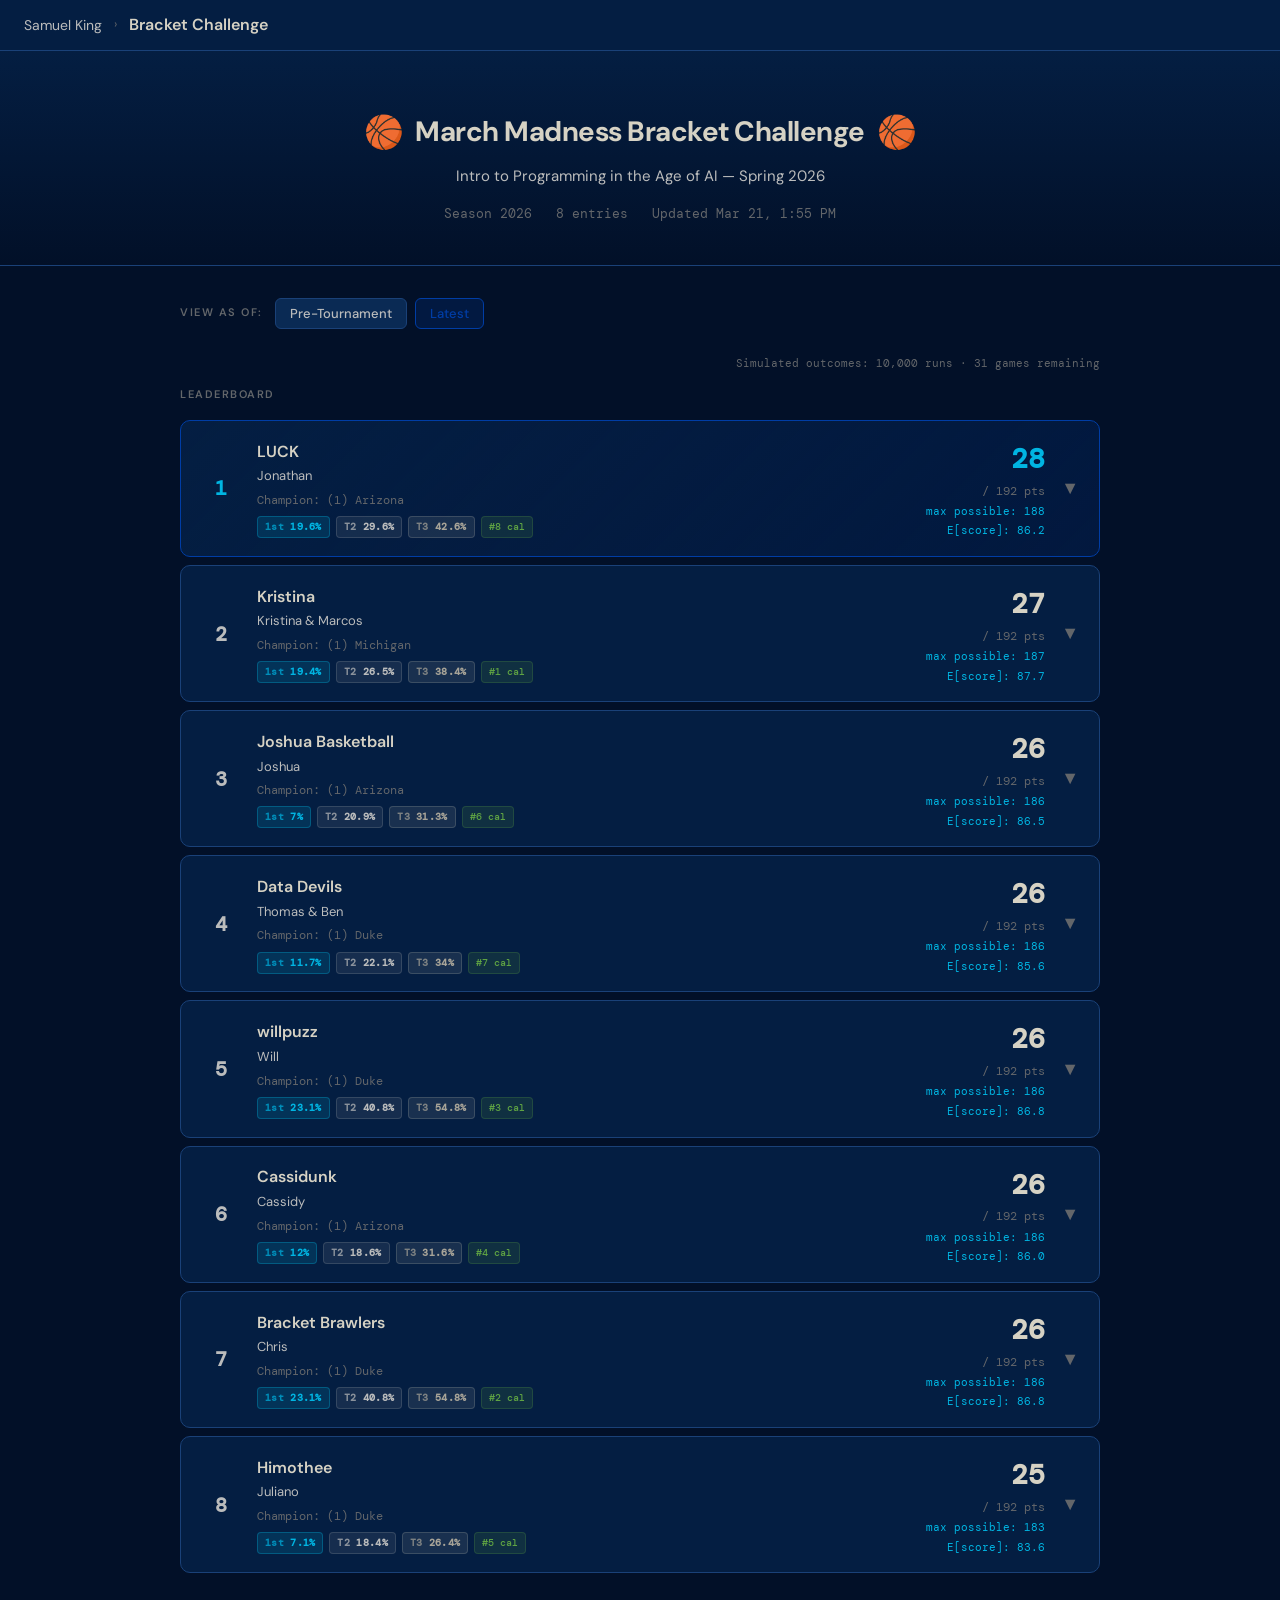
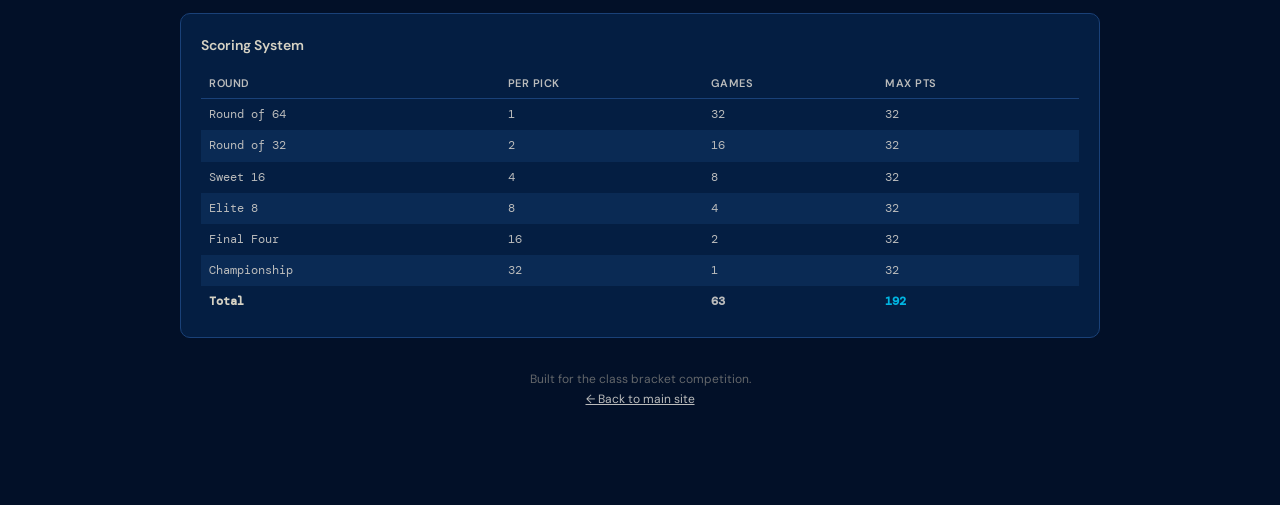
==== commit c98fd8e9: "Update dashboard data to the end of r64 and colors for round names for better readability" ====
--- a/bracket-challenge/index.html
+++ b/bracket-challenge/index.html
@@ -27,12 +27,12 @@
   --red-dim: rgba(213, 0, 50, 0.14);
   --blue: #00B5E2;
   --blue-dim: rgba(0, 181, 226, 0.14);
-  --round-1: #00B5E2;
-  --round-2: #3D90D0;
-  --round-3: #003DA5;
-  --round-4: #012169;
-  --round-5: #862633;
-  --round-6: #F8E08E;
+  --round-1: #D6D2C4;
+  --round-2: #D6D2C4;
+  --round-3: #D6D2C4;
+  --round-4: #D6D2C4;
+  --round-5: #D6D2C4;
+  --round-6: #D6D2C4;
   --font: 'DM Sans', -apple-system, sans-serif;
   --mono: 'DM Mono', 'SF Mono', monospace;
 }
@@ -468,9 +468,9 @@
 }
 .region-tab:hover { background: var(--surface-hover); color: var(--text); }
 .region-tab.active {
-  background: var(--accent-glow);
-  border-color: var(--accent);
-  color: var(--accent);
+  background: rgba(248, 224, 142, 0.15);
+  border-color: #F8E08E;
+  color: #F8E08E;
 }
 
 /* Bracket round columns */
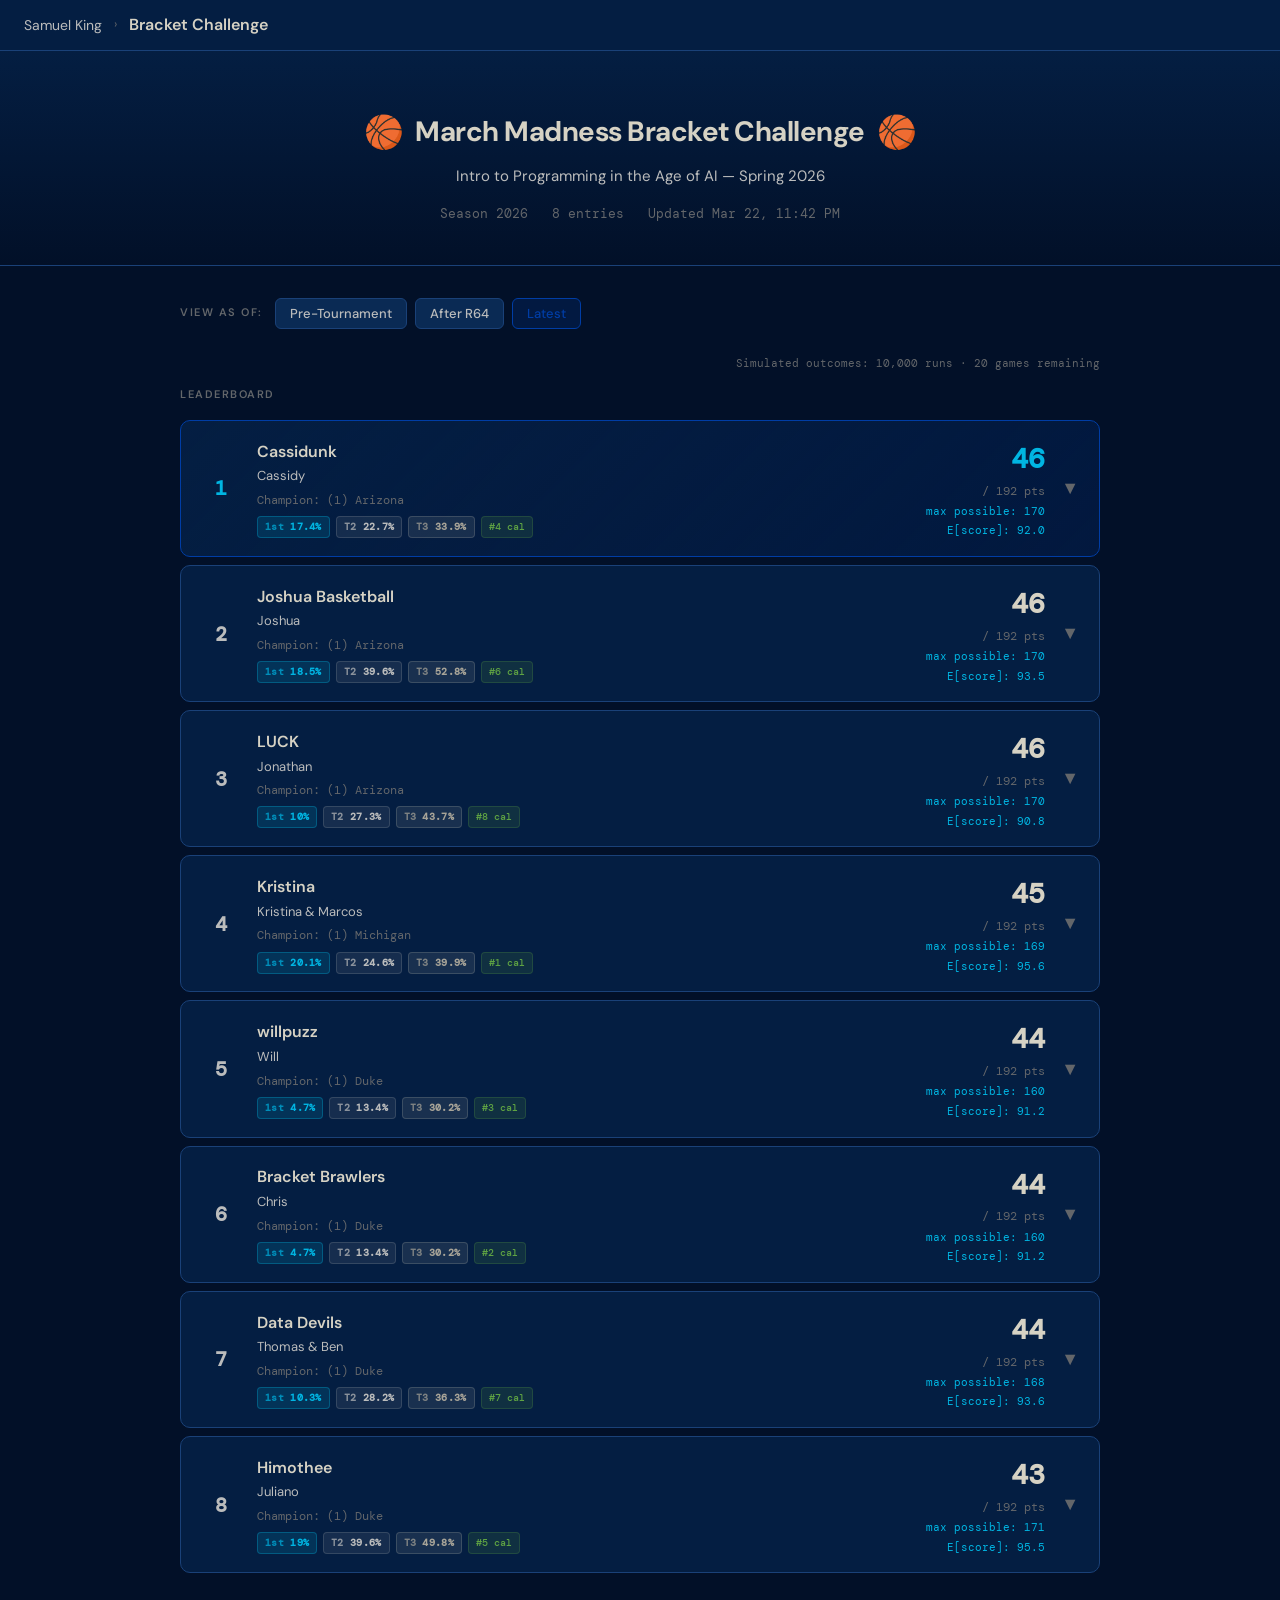
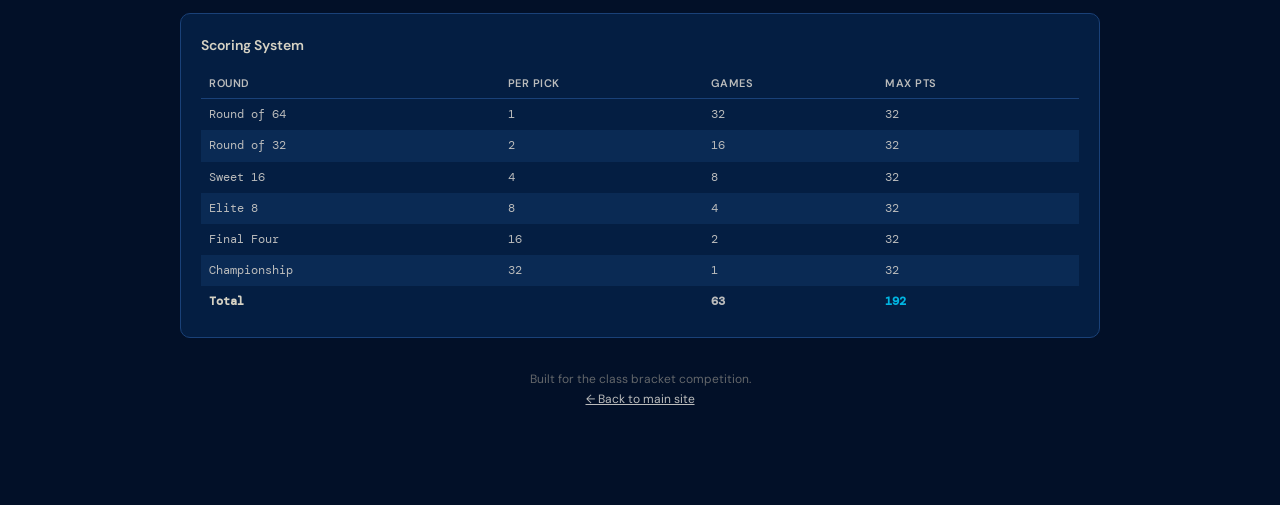
==== commit d269f86d: "Enhance entry sorting logic by incorporating Brier score for tie-breaking" ====
--- a/bracket-challenge/index.html
+++ b/bracket-challenge/index.html
@@ -826,9 +826,14 @@
     <span>Updated ${updatedStr}</span>
   `;
 
-  // Sort entries by score descending, then by max_possible descending as tiebreak
+  // Sort entries by score descending, then by Brier score ascending (better
+  // calibration wins ties), then by max_possible descending as final fallback.
+  // Null Brier scores sort last (worst).
   const entries = [...DATA.entries].sort((a, b) => {
     if (b.score.total_score !== a.score.total_score) return b.score.total_score - a.score.total_score;
+    const aBrier = a.score.brier_score != null ? a.score.brier_score : Infinity;
+    const bBrier = b.score.brier_score != null ? b.score.brier_score : Infinity;
+    if (aBrier !== bBrier) return aBrier - bBrier;
     return b.score.max_possible - a.score.max_possible;
   });
 
@@ -895,6 +900,9 @@
 function toggleBracket(idx) {
   const entries = [...DATA.entries].sort((a, b) => {
     if (b.score.total_score !== a.score.total_score) return b.score.total_score - a.score.total_score;
+    const aBrier = a.score.brier_score != null ? a.score.brier_score : Infinity;
+    const bBrier = b.score.brier_score != null ? b.score.brier_score : Infinity;
+    if (aBrier !== bBrier) return aBrier - bBrier;
     return b.score.max_possible - a.score.max_possible;
   });
   const detailEl = document.getElementById(`detail-${idx}`);
